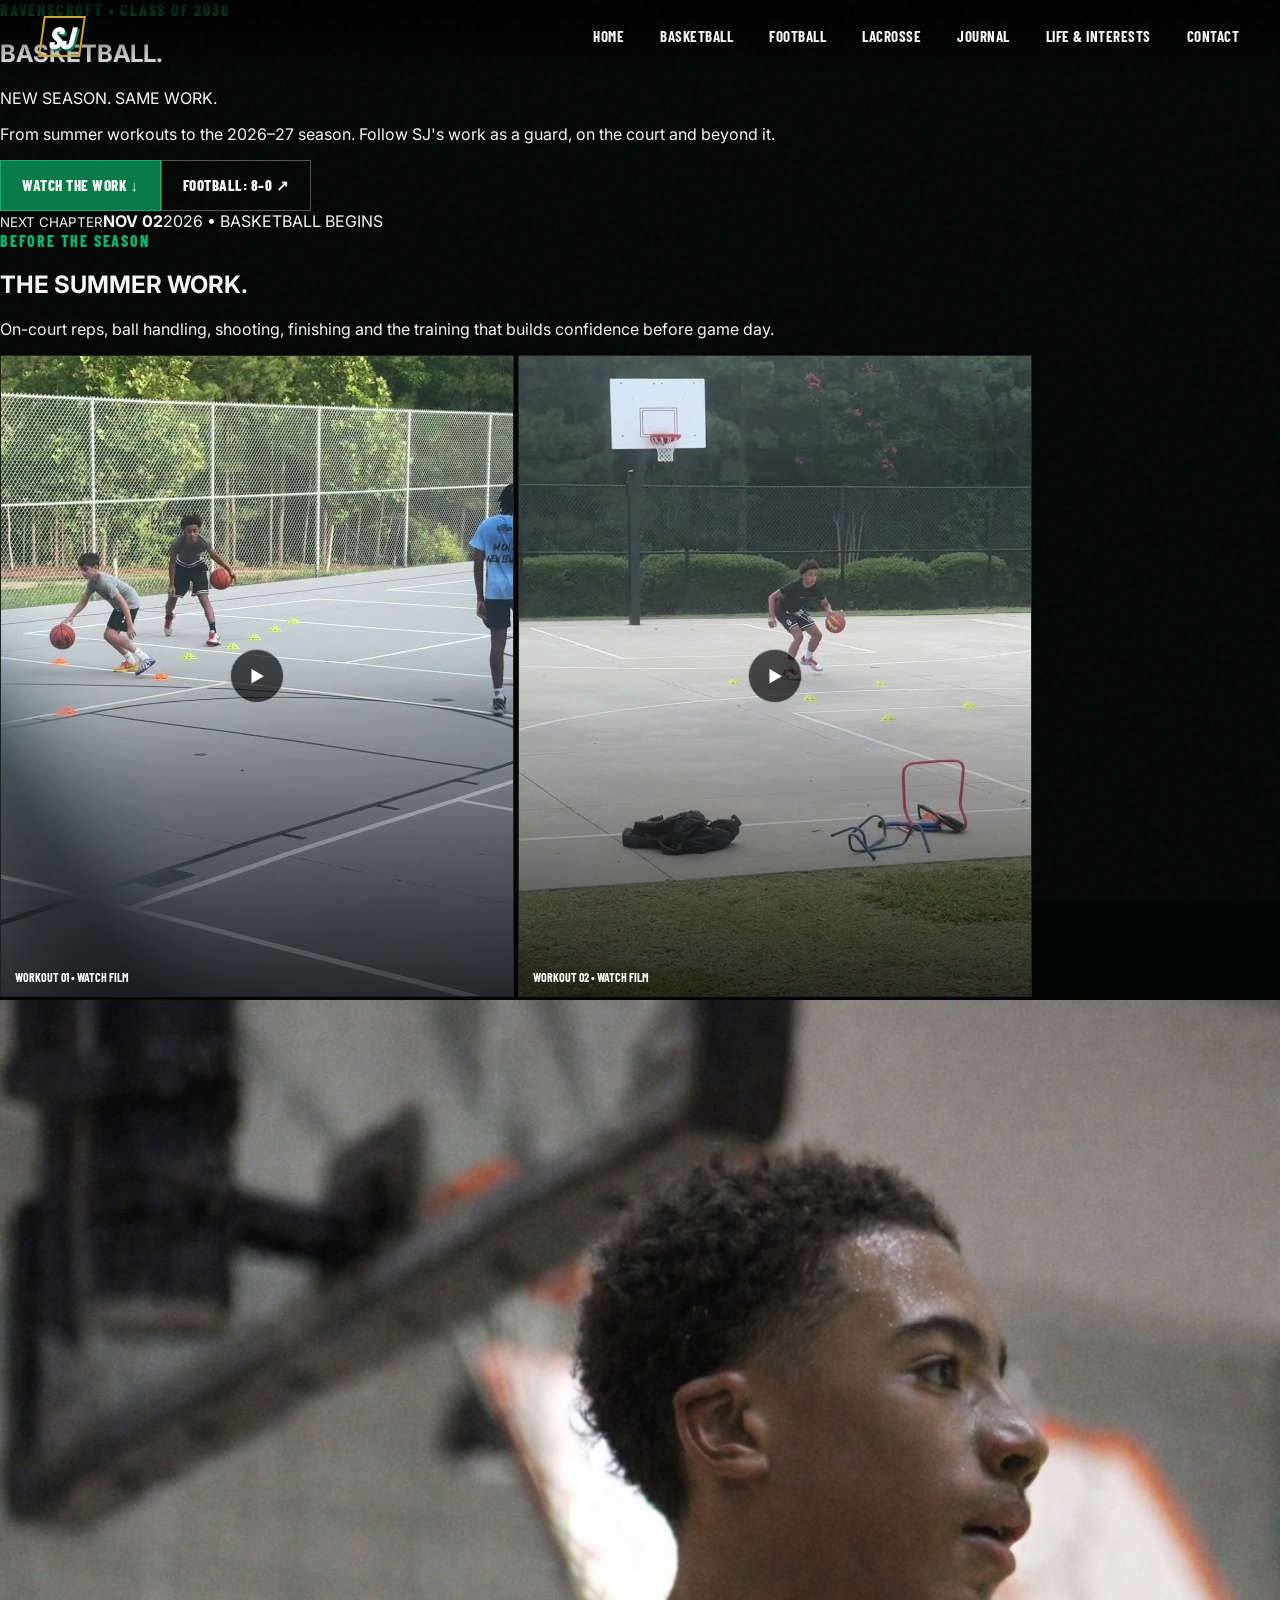
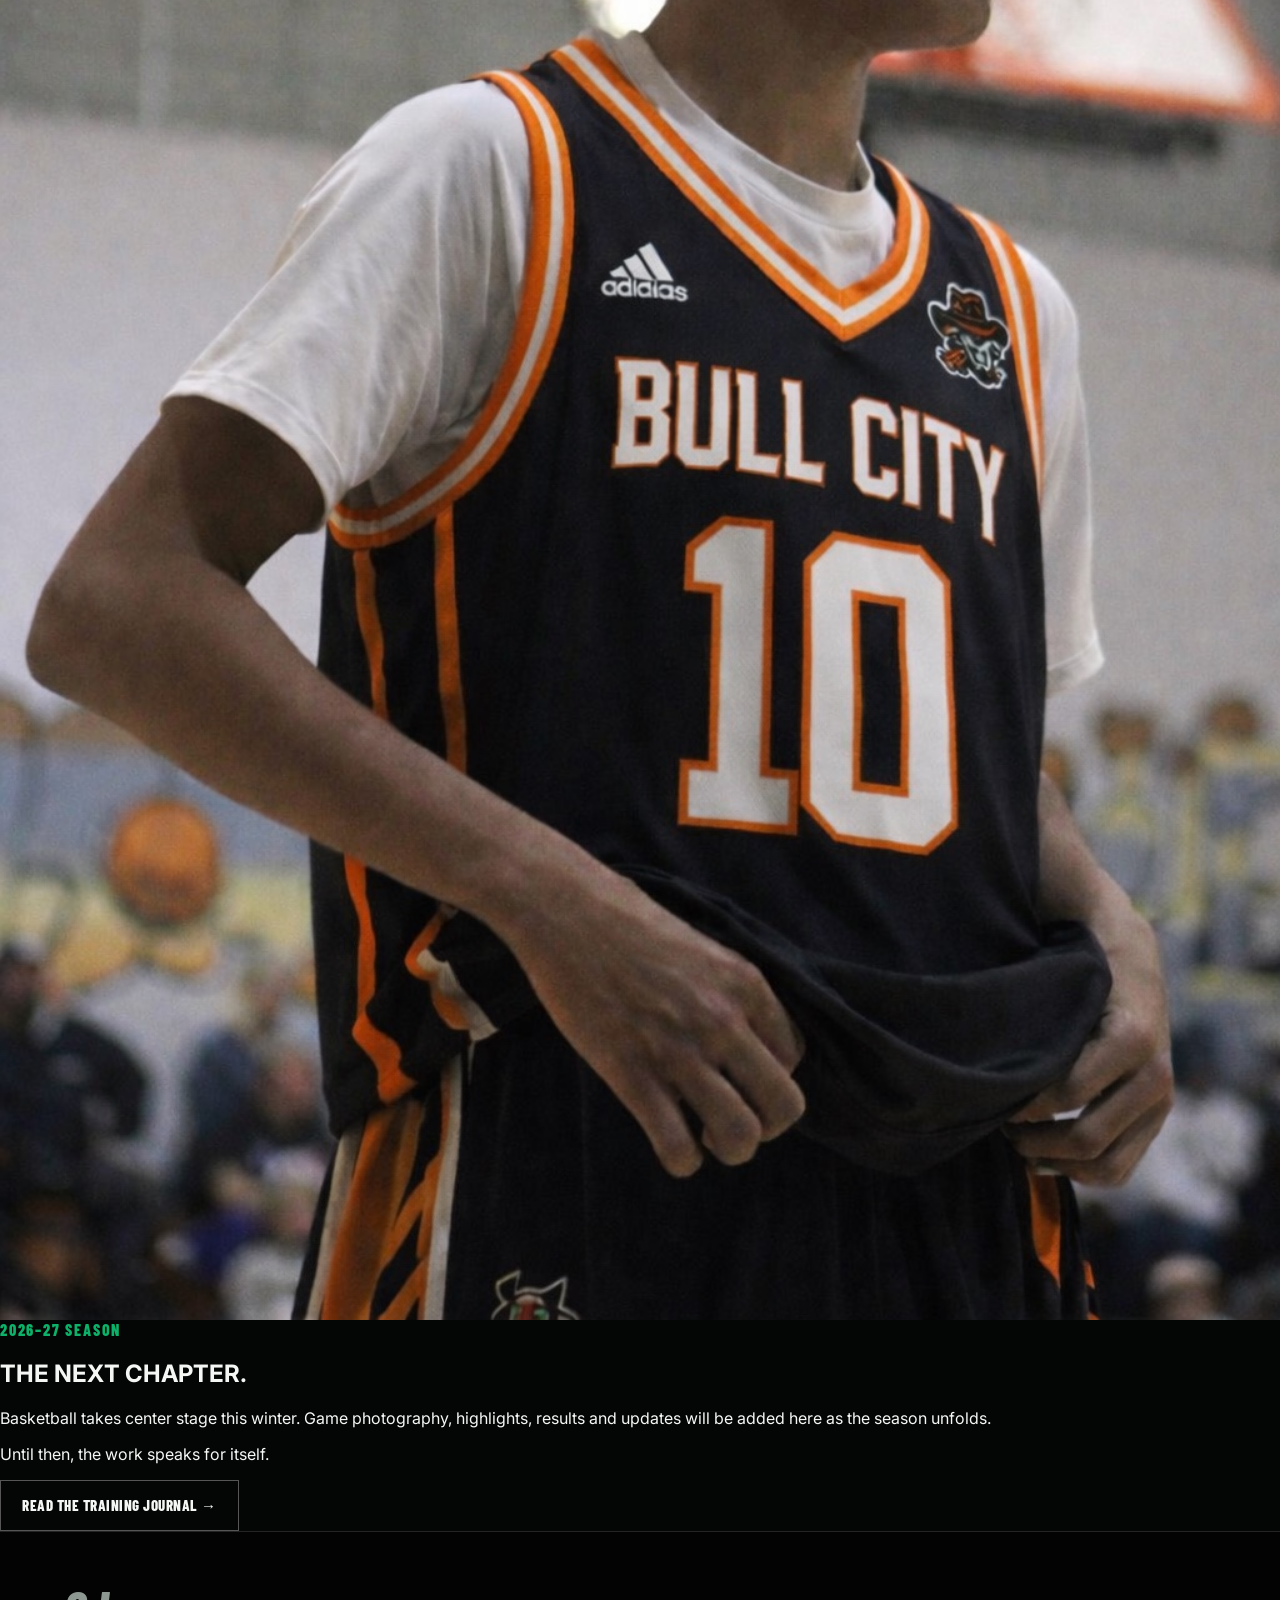
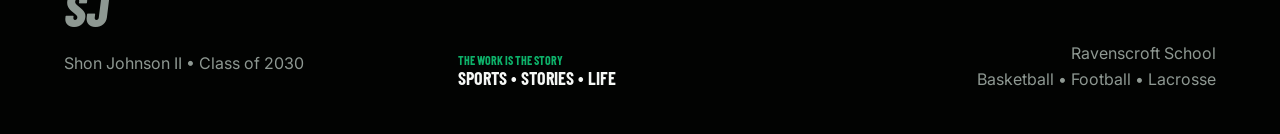
==== basketball.html @ dfc49030 "Add basketball section to multi-sport SJ site" ====
<!doctype html>
<html lang="en">
<head><meta charset="utf-8"><meta name="viewport" content="width=device-width, initial-scale=1">
<title>Basketball 2026–27 | Shon Johnson II</title>
<meta name="description" content="Shon Johnson II basketball guard at Ravenscroft School, Class of 2030. Training, highlights and the 2026–27 season.">
<link rel="preconnect" href="https://fonts.googleapis.com"><link rel="preconnect" href="https://fonts.gstatic.com" crossorigin><link href="https://fonts.googleapis.com/css2?family=Archivo+Black&family=Barlow+Condensed:wght@400;500;600;700;800&family=Inter:wght@400;500;600&display=swap" rel="stylesheet"><link rel="stylesheet" href="styles.css"></head>
<body class="chapter-page"><div class="grain" aria-hidden="true"></div>
<header class="site-header"><a class="brand" href="index.html" aria-label="Shon Johnson II home"><span>SJ</span></a><button class="menu-toggle" aria-label="Open menu" aria-expanded="false">☰</button><nav class="nav" aria-label="Main navigation">
    <a href="index.html">Home</a>
    <a href="basketball.html">Basketball</a>
    <a href="football.html">Football</a>
    <a href="lacrosse.html">Lacrosse</a>
    <a href="journal.html">Journal</a>
    <a href="beyond.html">Life &amp; Interests</a>
    <a href="index.html#contact">Contact</a>
  </nav></header>
<main>
<section class="chapter-hero" style="--chapter-image:url('assets/basketball-action.jpeg')">
  <div class="chapter-intro reveal"><p class="eyebrow">RAVENSCROFT • CLASS OF 2030</p><h1>BASKET<span>BALL.</span></h1>
  <p class="chapter-tagline">NEW SEASON. SAME WORK.</p>
  <p>From summer workouts to the 2026–27 season. Follow SJ's work as a guard, on the court and beyond it.</p>
  <div class="chapter-actions"><a class="btn primary" href="#basketball-training">Watch the work ↓</a><a class="btn ghost" href="football.html">Football: 8–0 ↗</a></div></div>
  <div class="chapter-stat"><small>NEXT CHAPTER</small><strong>NOV 02</strong><span>2026 • BASKETBALL BEGINS</span></div>
</section>
<section id="basketball-training" class="chapter-content">
  <div class="chapter-section-title"><p class="eyebrow">BEFORE THE SEASON</p><h2>THE SUMMER WORK.</h2><p>On-court reps, ball handling, shooting, finishing and the training that builds confidence before game day.</p></div>
  <div class="training-feature">
    <button class="training-thumb" data-video="assets/coach-matt-training-1.mp4" type="button" aria-label="Play first workout video with Coach Matt"><img src="assets/coach-matt-training-1.jpg" alt="SJ basketball workout with Coach Matt"><span class="training-play">▶</span><span class="training-thumb-label">WORKOUT 01 • WATCH FILM</span></button>
    <button class="training-thumb" data-video="assets/coach-matt-training-2.mp4" type="button" aria-label="Play second workout video with Coach Matt"><img src="assets/coach-matt-training-2.jpg" alt="SJ training basketball with Coach Matt"><span class="training-play">▶</span><span class="training-thumb-label">WORKOUT 02 • WATCH FILM</span></button>
  </div>
  <div class="chapter-split"><img src="assets/basketball-profile.jpeg" alt="Shon Johnson II, basketball profile"><div><p class="eyebrow">2026–27 SEASON</p><h2>THE NEXT CHAPTER.</h2><p>Basketball takes center stage this winter. Game photography, highlights, results and updates will be added here as the season unfolds.</p><p>Until then, the work speaks for itself.</p><a class="btn ghost" href="journal.html">Read the training journal →</a></div></div>
</section></main><footer id="contact">
<div><span class="footer-logo">SJ</span><p>Shon Johnson II • Class of 2030</p></div>
<div class="footer-middle"><span>THE WORK IS THE STORY</span><strong>SPORTS • STORIES • LIFE</strong></div>
<div class="footer-right"><span>Ravenscroft School</span><span>Basketball • Football • Lacrosse</span></div>
</footer>
<div class="video-modal" id="trainingVideoModal" hidden>
  <div class="video-modal-backdrop" data-close-video></div>
  <div class="video-modal-dialog" role="dialog" aria-modal="true" aria-label="Training video player">
    <button class="video-modal-close" type="button" data-close-video aria-label="Close video">×</button>
    <video id="trainingVideoPlayer" controls playsinline preload="metadata"></video>
  </div>
</div><script src="script.js"></script>
</body></html>
---- styles.css ----
:root{
  --bg:#040605;--panel:#07100b;--panel2:#090d0a;--green:#087a48;--green2:#0db26a;
  --gold:#d0a72f;--white:#f5f7f5;--muted:#97a29b;--line:rgba(255,255,255,.13);
}
*{box-sizing:border-box}
html{scroll-behavior:smooth}
body{margin:0;background:var(--bg);color:var(--white);font-family:Inter,system-ui,sans-serif;overflow-x:hidden}
img{display:block;width:100%}
a{color:inherit;text-decoration:none}
button{font:inherit}
.grain{position:fixed;inset:0;pointer-events:none;z-index:99;opacity:.04;background-image:url("data:image/svg+xml,%3Csvg viewBox='0 0 180 180' xmlns='http://www.w3.org/2000/svg'%3E%3Cfilter id='n'%3E%3CfeTurbulence type='fractalNoise' baseFrequency='.9' numOctaves='3' stitchTiles='stitch'/%3E%3C/filter%3E%3Crect width='100%25' height='100%25' filter='url(%23n)' opacity='.7'/%3E%3C/svg%3E")}
.site-header{position:fixed;z-index:50;top:0;left:0;right:0;height:72px;padding:0 3.2vw;display:flex;align-items:center;justify-content:space-between;background:linear-gradient(to bottom,rgba(0,0,0,.9),transparent)}
.brand{font:800 31px/1 "Barlow Condensed";font-style:italic;color:#fff;text-shadow:2px 2px 0 var(--green);letter-spacing:-2px}
.brand span{border:2px solid var(--gold);padding:3px 7px;transform:skew(-8deg);display:inline-block}
.nav{display:flex;gap:36px;align-items:center}
.nav a{font:700 15px "Barlow Condensed";letter-spacing:.5px;text-transform:uppercase}
.nav a:hover{color:var(--green2)}
.menu-toggle{display:none;border:0;background:none;color:#fff;font-size:26px}

.hero-dashboard{position:relative;min-height:690px;display:grid;grid-template-columns:minmax(0,1.3fr) 360px;align-items:center;gap:42px;padding:105px 4.2vw 58px;overflow:hidden}
.hero-photo{position:absolute;inset:0;background:url("assets/hero-qb-holding-ball.jpg") center 46%/cover no-repeat;filter:saturate(.94) contrast(1.04)}
.hero-vignette{position:absolute;inset:0;background:
  linear-gradient(90deg,rgba(1,4,2,.98) 0%,rgba(1,4,2,.82) 27%,rgba(1,4,2,.22) 60%,rgba(1,4,2,.60) 100%),
  linear-gradient(to top,#040605 0%,transparent 20%,rgba(0,0,0,.15) 100%)}
.hero-profile,.season-card{position:relative;z-index:2}
.hero-profile{max-width:620px}
.eyebrow{margin:0 0 12px;color:var(--green2);font:800 16px "Barlow Condensed";letter-spacing:1.8px}
.hero-profile h1{margin:0;font:800 clamp(72px,7vw,116px)/.74 "Barlow Condensed";letter-spacing:-5px;text-transform:uppercase}
.hero-profile h1 span{display:block}
.hero-profile h1 span:first-child{color:#fff}
.hero-profile h1 span:last-child{color:var(--green2)}
.hero-meta{font:700 20px "Barlow Condensed";letter-spacing:.9px}
.hero-meta b{color:#fff;margin:0 8px}
.position-pills{display:flex;gap:10px;margin:22px 0 27px}
.position-pills span{border:1px solid rgba(255,255,255,.28);padding:9px 14px;font:700 16px "Barlow Condensed";letter-spacing:.8px}
.hero-actions{display:flex;gap:14px}
.btn{display:inline-flex;align-items:center;gap:10px;padding:15px 21px;border:1px solid rgba(255,255,255,.32);font:800 15px "Barlow Condensed";letter-spacing:.5px;text-transform:uppercase}
.btn.primary{background:var(--green);border-color:var(--green2)}
.btn:hover{transform:translateY(-1px)}

.season-card{align-self:center;background:linear-gradient(180deg,rgba(2,14,8,.96),rgba(4,10,7,.96));border:1px solid rgba(22,180,103,.35);border-radius:8px;padding:23px 24px;box-shadow:0 25px 65px rgba(0,0,0,.45)}
.season-card-label{margin:0 0 21px;font:800 19px "Barlow Condensed";letter-spacing:.8px}
.mini-label{display:block;color:#77857d;font:700 12px "Barlow Condensed";letter-spacing:1px;margin-bottom:5px}
.record{display:block;color:var(--green2);font:800 50px/1 "Barlow Condensed";margin-bottom:18px}
.season-game{padding:16px 0;border-top:1px solid var(--line)}
.score-line{display:grid;grid-template-columns:auto auto 1px auto auto;gap:13px;align-items:center;margin:7px 0 4px}
.score-line strong{font:800 45px/1 "Barlow Condensed"}
.score-line .opp-score{color:#9a9c9b}
.score-line i{height:37px;background:var(--line)}
.school-mark{font:800 39px "Barlow Condensed";font-style:italic;color:var(--gold);text-shadow:1px 1px 0 var(--green)}
.opp-badge{display:grid;place-items:center;min-width:39px;height:32px;padding:0 5px;border:1px solid rgba(255,255,255,.25);font:800 11px "Barlow Condensed";color:#d8e0db}
.season-game>b{display:block;font:700 16px "Barlow Condensed";letter-spacing:.4px}
.season-game small{display:block;color:#a8b0ab;font:600 12px "Barlow Condensed";margin-top:4px}
.next-opponent{display:grid;grid-template-columns:46px 1fr;gap:12px;align-items:center;margin-top:8px}
.next-opponent .opp-badge{height:40px}
.next-opponent b{font:700 17px "Barlow Condensed"}
.next-opponent small,.next-opponent em{display:block;font:600 12px "Barlow Condensed";font-style:normal;margin-top:3px}
.next-opponent em{color:var(--green2)}
.hudl-btn{display:flex;justify-content:center;align-items:center;gap:6px;margin-top:13px;padding:14px;border:1px solid var(--gold);color:var(--gold);font:700 14px "Barlow Condensed";letter-spacing:.8px;text-transform:uppercase}
.hudl-btn strong{color:#fff;font-size:18px;text-transform:none}
.hudl-btn:hover{background:rgba(208,167,47,.09)}

.football-dashboard{display:grid;grid-template-columns:minmax(0,1.38fr) minmax(360px,.85fr);gap:16px;padding:16px 1.4vw 14px}
.dashboard-panel{border:1px solid rgba(255,255,255,.10);border-radius:12px;background:linear-gradient(180deg,#070a08,#050806);padding:18px}
.panel-heading{display:flex;align-items:end;justify-content:space-between;margin-bottom:14px}
.panel-heading h2{margin:0;font:800 30px "Barlow Condensed";letter-spacing:.2px}
.heading-line{display:block;width:40px;height:2px;background:var(--green2);margin-top:4px}
.highlight-cards{display:grid;grid-template-columns:1fr 1fr 1fr;gap:12px}
.media-card{position:relative;height:310px;overflow:hidden;border:1px solid var(--line);border-radius:4px;background:#111}
.media-card img{height:100%;object-fit:cover;transition:transform .35s ease}
.media-card-featured img{object-position:center 35%}
.media-card:hover img{transform:scale(1.025)}
.media-shade{position:absolute;inset:0;background:linear-gradient(to top,rgba(0,0,0,.94) 0%,rgba(0,0,0,.12) 62%,transparent)}
.media-tag{position:absolute;left:10px;bottom:102px;background:var(--green);padding:4px 7px;font:800 11px "Barlow Condensed";letter-spacing:.6px}
.media-copy{position:absolute;left:12px;right:12px;bottom:12px}
.media-copy h3{font:800 19px "Barlow Condensed";margin:0 0 5px}
.media-copy p{font:600 12px "Barlow Condensed";color:#c6ceca;margin:0 0 9px}
.media-copy strong{color:var(--green2);font:800 13px "Barlow Condensed"}
.wide-link{display:block;text-align:center;border:1px solid rgba(255,255,255,.34);padding:13px;margin-top:14px;font:700 14px "Barlow Condensed";letter-spacing:.7px}

.schedule-heading{align-items:flex-start}
.sync-status{color:var(--green2);font:700 11px "Barlow Condensed";letter-spacing:.8px}
.sync-status.live::before{content:"●";margin-right:5px}
.compact-schedule{border-top:1px solid var(--line)}
.compact-game{display:grid;grid-template-columns:46px 27px minmax(0,1fr) 72px;gap:8px;align-items:center;min-height:61px;padding:8px 2px;border-bottom:1px solid var(--line)}
.compact-game time{display:grid;text-align:center}
.compact-game time b{font:700 10px "Barlow Condensed";color:#b4bcb7}
.compact-game time strong{font:800 20px "Barlow Condensed"}
.game-result{font:800 20px "Barlow Condensed";color:#57625b;text-align:center}
.game-result.win{color:var(--green2)}
.compact-game>div b{display:block;font:700 14px "Barlow Condensed";line-height:1.05}
.compact-game>div small{display:block;color:#87918a;font:600 10px "Barlow Condensed";margin-top:3px}
.compact-game>em{font:700 13px "Barlow Condensed";font-style:normal;text-align:right}
.compact-game>em small{display:block;color:#737c76;font:700 9px "Barlow Condensed";margin-top:2px}
.compact-game.next{background:linear-gradient(90deg,rgba(13,178,106,.08),transparent)}
.compact-game.next>em small{color:var(--green2)}
.schedule-hudl{margin-top:13px}

.season-rail{margin:0 1.4vw 18px;border:1px solid rgba(13,178,106,.25);border-radius:9px;background:linear-gradient(90deg,#06130d,#07100b);display:grid;grid-template-columns:repeat(5,1fr);padding:16px 20px;gap:18px}
.season-rail div{border-right:1px solid var(--line);padding-right:16px}
.season-rail div:last-child{border-right:0}
.season-rail span{display:block;color:#8c9890;font:700 11px "Barlow Condensed";letter-spacing:.7px}
.season-rail strong{font:700 17px "Barlow Condensed"}

.section{padding:92px 5vw}
.section-heading{margin-bottom:34px}
.section-heading span,.section-heading strong{display:block;font:800 clamp(52px,7vw,88px)/.8 "Barlow Condensed";letter-spacing:-2px}
.section-heading span{color:#fff}.section-heading strong{color:var(--green2)}
.sports{background:#050706}
.sport-grid{display:grid;grid-template-columns:repeat(3,1fr);gap:16px}
.sport-card{position:relative;height:480px;overflow:hidden;border:1px solid var(--line)}
.sport-card img{height:100%;object-fit:cover}
.sport-card.football img{object-position:center 32%}
.sport-overlay{position:absolute;inset:0;background:linear-gradient(to top,rgba(0,0,0,.93),rgba(0,0,0,.05) 65%)}
.sport-copy{position:absolute;left:25px;bottom:24px}
.sport-copy span{color:var(--green2);font:800 12px "Barlow Condensed";letter-spacing:1.5px}
.sport-copy h3{margin:5px 0 0;font:800 42px/.9 "Barlow Condensed"}
.sport-copy p{font:700 20px "Barlow Condensed";margin:6px 0 16px}
.sport-copy a{font:700 13px "Barlow Condensed";text-transform:uppercase;color:var(--gold)}

.about{display:grid;grid-template-columns:1fr 1fr;gap:72px;align-items:center;background:#080a08}
.about-photo{position:relative;height:610px;overflow:hidden}
.about-photo img{height:100%;object-fit:cover;object-position:center 30%}
.outline-22{position:absolute;right:-10px;bottom:-30px;font:800 230px "Barlow Condensed";color:transparent;-webkit-text-stroke:2px rgba(255,255,255,.22);line-height:1}
.about-copy h2,.journal-v2-header h2{font:800 clamp(52px,6vw,84px)/.86 "Barlow Condensed";margin:0 0 22px;letter-spacing:-2px}
.about-copy p{color:#c1c9c4;line-height:1.75;max-width:650px}
.about-copy .lead{font-size:19px;color:#fff}
.facts{display:grid;grid-template-columns:1fr 1fr;gap:14px;margin-top:28px}
.facts div{border-top:1px solid var(--line);padding-top:13px}
.facts span{display:block;color:#808b84;font:700 11px "Barlow Condensed"}
.facts strong{font:700 19px "Barlow Condensed"}

.journal-v2{background:radial-gradient(circle at 12% 10%,rgba(13,178,106,.09),transparent 25%),linear-gradient(180deg,#050706,#080b09 50%,#050706)}
.journal-v2-header{max-width:800px;margin-bottom:40px}
.journal-v2-intro{color:#b9c2bc;font-size:17px;line-height:1.7}
.journal-v2-grid{display:grid;grid-template-columns:repeat(2,minmax(0,1fr));gap:22px}
.journal-entry{background:#090c0a;border:1px solid var(--line);overflow:hidden}
.journal-entry-photo{height:330px;overflow:hidden}
.journal-entry-photo img{height:100%;object-fit:cover}
.journal-entry-copy{padding:28px 30px 32px}
.journal-date{color:var(--green2)!important;font:700 12px "Barlow Condensed";letter-spacing:1.5px}
.journal-entry h3{font:800 46px/.9 "Barlow Condensed";margin:0 0 20px}
.journal-entry-copy p{color:#c6cec9;line-height:1.72}
.journal-entry-featured{grid-column:1/-1;display:grid;grid-template-columns:42% 58%}
.journal-training-media{display:grid;grid-template-columns:1fr 1fr;gap:10px;padding:16px;background:#050706}
.training-thumb{position:relative;aspect-ratio:4/5;padding:0;border:1px solid var(--line);background:#000;overflow:hidden;color:#fff;cursor:pointer}
.training-thumb img{height:100%;object-fit:cover}
.training-thumb::after{content:"";position:absolute;inset:0;background:linear-gradient(to top,rgba(0,0,0,.72),transparent 55%)}
.training-play{position:absolute;z-index:2;left:50%;top:50%;transform:translate(-50%,-50%);width:54px;height:54px;border-radius:50%;display:grid;place-items:center;background:rgba(0,0,0,.68);border:1px solid rgba(255,255,255,.52)}
.training-thumb-label{position:absolute;z-index:2;left:14px;bottom:12px;font:700 12px "Barlow Condensed"}
.journal-entry-signoff{color:var(--green2)!important;font:800 18px "Barlow Condensed"}

footer{padding:45px 5vw;border-top:1px solid var(--line);display:grid;grid-template-columns:1fr 1fr 1fr;gap:30px;align-items:end;background:#020302}
.footer-logo{font:800 50px "Barlow Condensed";font-style:italic}
footer p,footer span{color:#8e9892}
.footer-middle span{display:block;color:var(--green2);font:700 12px "Barlow Condensed"}
.footer-middle strong{font:700 18px "Barlow Condensed"}
.footer-right{display:flex;flex-direction:column;align-items:flex-end;gap:6px}

.reveal{opacity:0;transform:translateY(20px);transition:opacity .75s ease,transform .75s ease}
.reveal.visible{opacity:1;transform:none}
.video-modal[hidden]{display:none}
.video-modal{position:fixed;inset:0;z-index:1000;display:grid;place-items:center;padding:24px}
.video-modal-backdrop{position:absolute;inset:0;background:rgba(0,0,0,.88);backdrop-filter:blur(7px)}
.video-modal-dialog{position:relative;z-index:1;width:min(900px,92vw);max-height:88vh;background:#000;border:1px solid rgba(255,255,255,.18)}
.video-modal-dialog video{width:100%;max-height:88vh;display:block}
.video-modal-close{position:absolute;right:-12px;top:-12px;z-index:2;width:42px;height:42px;border-radius:50%;border:1px solid rgba(255,255,255,.3);background:#090b0a;color:#fff;font-size:26px;cursor:pointer}
body.video-modal-open{overflow:hidden}

@media(max-width:1050px){
  .hero-dashboard{grid-template-columns:1fr 330px}
  .football-dashboard{grid-template-columns:1fr}
  .highlight-cards{grid-template-columns:repeat(3,1fr)}
}
@media(max-width:800px){
  .site-header{height:92px;padding:0 22px;background:rgba(2,4,3,.94)}
  .brand{font-size:30px}
  .nav{display:none;position:absolute;top:92px;left:0;right:0;background:#050706;padding:22px 5vw;flex-direction:column}
  .nav.open{display:flex}
  .menu-toggle{display:block}

  .hero-dashboard{
    display:block;
    position:relative;
    min-height:1080px;
    padding:92px 20px 32px;
    background:#040605;
    overflow:hidden
  }
  .hero-photo{
    display:block;
    position:absolute;
    inset:0;
    width:100%;
    height:1080px;
    min-height:0;
    background-image:url("assets/hero-qb-holding-ball.jpg");
    background-repeat:no-repeat;
    background-size:auto 100%;
    background-position:50% center;
    filter:saturate(.96) contrast(1.04)
  }
  .hero-vignette{
    position:absolute;
    inset:0;
    height:1080px;
    z-index:1;
    background:
      linear-gradient(90deg,rgba(1,4,2,.98) 0%,rgba(1,4,2,.90) 25%,rgba(1,4,2,.58) 43%,rgba(1,4,2,.10) 64%),
      linear-gradient(to bottom,rgba(0,0,0,.10) 0%,rgba(0,0,0,.02) 68%,rgba(4,6,5,.70) 92%,#040605 100%)
  }
  .hero-profile{
    position:relative;
    z-index:2;
    width:49%;
    max-width:360px;
    padding-top:235px
  }
  .hero-kicker{font-size:17px;line-height:1.12}
  .hero-profile h1{
    font-size:62px;
    line-height:.80;
    letter-spacing:-2.8px;
    margin-top:14px
  }
  .hero-meta{
    font-size:16px;
    line-height:1.28;
    max-width:100%;
    margin-top:22px
  }
  .position-pills{
    display:grid;
    grid-template-columns:repeat(3,max-content);
    gap:7px;
    margin:20px 0
  }
  .position-pills span{padding:10px 12px;font-size:13px}
  .hero-actions{
    display:grid;
    grid-template-columns:1fr;
    gap:11px;
    width:100%;
    max-width:320px
  }
  .hero-actions .btn{
    justify-content:center;
    padding:14px 10px;
    font-size:13px
  }
  .season-card{
    position:relative;
    z-index:3;
    width:100%;
    margin-top:64px;
    padding:24px 20px;
    border-radius:10px;
    background:linear-gradient(180deg,#06110c,#040a07);
    box-shadow:none
  }

  .football-dashboard{grid-template-columns:1fr;padding:12px}
  .highlight-cards{grid-template-columns:1fr 1fr}
  .media-card-featured{grid-column:1/-1;height:340px}
  .season-rail{grid-template-columns:1fr 1fr;margin:0 12px 14px}
  .season-rail div{border-right:0}
  .sport-grid{grid-template-columns:1fr}
  .sport-card{height:410px}
  .about{grid-template-columns:1fr}
  .about-photo{height:500px}
  .journal-v2-grid{grid-template-columns:1fr}
  .journal-entry-featured{grid-column:auto;display:block}
  footer{grid-template-columns:1fr}
  .footer-right{align-items:flex-start}
}
@media(max-width:520px){
  .hero-dashboard{
    min-height:900px;
    padding:92px 14px 26px
  }
  .hero-photo{
    height:900px;
    background-size:auto 100%;
    background-position:88% center
  }
  .hero-vignette{
    height:900px;
    background:
      linear-gradient(90deg,rgba(1,4,2,.98) 0%,rgba(1,4,2,.91) 25%,rgba(1,4,2,.58) 43%,rgba(1,4,2,.08) 64%),
      linear-gradient(to bottom,rgba(0,0,0,.08) 0%,rgba(0,0,0,.02) 67%,rgba(4,6,5,.68) 91%,#040605 100%)
  }
  .hero-profile{
    width:48%;
    max-width:205px;
    padding-top:190px
  }
  .hero-kicker{font-size:13px}
  .hero-profile h1{
    font-size:43px;
    line-height:.80;
    letter-spacing:-2px;
    margin-top:12px
  }
  .hero-meta{
    font-size:12px;
    line-height:1.28;
    margin-top:17px
  }
  .position-pills{
    grid-template-columns:repeat(3,max-content);
    gap:5px;
    margin:15px 0
  }
  .position-pills span{
    padding:8px 8px;
    font-size:10px
  }
  .hero-actions{
    max-width:195px;
    gap:9px
  }
  .hero-actions .btn{
    padding:12px 6px;
    font-size:11px
  }
  .season-card{
    margin-top:48px;
    padding:21px 17px
  }

  .score-line strong{font-size:40px}
  .highlight-cards{grid-template-columns:1fr}
  .media-card,.media-card-featured{grid-column:auto;height:290px}
  .compact-game{grid-template-columns:40px 23px minmax(0,1fr) 63px}
  .compact-game>div b{font-size:13px}
  .season-rail{grid-template-columns:1fr}
  .section{padding:68px 20px}
  .journal-training-media{grid-template-columns:1fr 1fr;padding:10px}
  .training-thumb{aspect-ratio:16/11}
}

/* MOBILE HERO FIX ONLY
   Paste this at the VERY END of your existing styles.css.
   Desktop is untouched.
*/
@media (max-width: 800px) {
  .hero-dashboard{
    display:block;
    position:relative;
    min-height:980px;
    padding:92px 18px 30px;
    background:#040605;
    overflow:hidden;
  }

  .hero-photo{
    display:block !important;
    position:absolute !important;
    inset:0 !important;
    width:100% !important;
    height:980px !important;
    min-height:0 !important;

    /* Exact photo you uploaded */
    background-image:url("assets/hero-qb-holding-ball.jpg") !important;
    background-repeat:no-repeat !important;

    /* Keep #22 large and on the RIGHT */
    background-size:auto 100% !important;
    background-position:50% center !important;

    filter:saturate(.96) contrast(1.04);
  }

  .hero-vignette{
    position:absolute;
    inset:0;
    height:980px;
    z-index:1;
    background:
      linear-gradient(90deg,
        rgba(1,4,2,.98) 0%,
        rgba(1,4,2,.90) 25%,
        rgba(1,4,2,.56) 43%,
        rgba(1,4,2,.10) 64%,
        rgba(1,4,2,.02) 100%),
      linear-gradient(to bottom,
        rgba(0,0,0,.05) 0%,
        rgba(0,0,0,.02) 72%,
        rgba(4,6,5,.65) 91%,
        #040605 100%);
  }

  .hero-profile{
    position:relative;
    z-index:2;
    width:50%;
    max-width:230px;
    padding-top:210px;
  }

  .eyebrow{
    font-size:14px;
    line-height:1.15;
    margin-bottom:12px;
  }

  .hero-profile h1{
    font-size:48px;
    line-height:.80;
    letter-spacing:-2.2px;
  }

  .hero-meta{
    font-size:13px;
    line-height:1.3;
    margin-top:18px;
  }

  .position-pills{
    display:grid;
    grid-template-columns:repeat(3,max-content);
    gap:6px;
    margin:17px 0;
  }

  .position-pills span{
    padding:8px 9px;
    font-size:10px;
  }

  .hero-actions{
    display:grid;
    grid-template-columns:1fr;
    gap:9px;
    width:100%;
    max-width:210px;
  }

  .hero-actions .btn{
    justify-content:center;
    padding:12px 8px;
    font-size:11px;
  }

  .season-card{
    position:relative;
    z-index:3;
    width:100%;
    margin-top:55px;
  }
}

@media (max-width: 520px) {
  .hero-dashboard{
    min-height:900px;
    padding:92px 14px 26px;
  }

  .hero-photo,
  .hero-vignette{
    height:900px !important;
  }

  .hero-photo{
    background-image:url("assets/hero-qb-holding-ball.jpg") !important;
    background-size:auto 100% !important;
    background-position:49% center !important;
  }

  .hero-profile{
    width:49%;
    max-width:205px;
    padding-top:190px;
  }

  .hero-profile h1{
    font-size:43px;
  }
}
/* Basketball sports card photo crop ONLY
   Add this to the very bottom of your existing styles.css.
   This does not change the hero, schedule, highlights, or other sport cards.
*/

.sport-card.basketball{
  overflow:hidden;
}

.sport-card.basketball img{
  width:100%;
  height:100%;
  object-fit:cover;
  object-position:56% 46%;
  transform:scale(1.38);
  transform-origin:56% 46%;
}

/* Slightly tighter crop on phones */
@media (max-width:800px){
  .sport-card.basketball img{
    object-position:56% 44%;
    transform:scale(1.42);
    transform-origin:56% 44%;
  }
}


/* Game 5 featured highlight: tighter crop focused on #22 */
.media-card-featured img{
  object-position:78% 72%;
  transform:scale(1.28);
  transform-origin:78% 72%;
}
.media-card-featured:hover img{transform:scale(1.32)}
@media(max-width:800px){
  .media-card-featured img{
    object-position:78% 72%;
    transform:scale(1.22);
    transform-origin:78% 72%;
  }
  .media-card-featured:hover img{transform:scale(1.26)}
}

/* Individual highlight crops: bring #22 closer on cards 2 and 3 */
.media-card-run-support img{
  object-position:40% 48%;
  transform:scale(1.34);
  transform-origin:40% 48%;
}
.media-card-run-support:hover img{transform:scale(1.38)}
.media-card-pass-defense img{
  object-position:52% 42%;
  transform:scale(1.42);
  transform-origin:52% 42%;
}
.media-card-pass-defense:hover img{transform:scale(1.46)}
@media(max-width:800px){
  .media-card-run-support img{
    object-position:40% 48%;
    transform:scale(1.28);
    transform-origin:40% 48%;
  }
  .media-card-run-support:hover img{transform:scale(1.32)}
  .media-card-pass-defense img{
    object-position:52% 42%;
    transform:scale(1.34);
    transform-origin:52% 42%;
  }
  .media-card-pass-defense:hover img{transform:scale(1.38)}
}

/* 2026-09-30 hero refresh: #22 in coverage */
.hero-photo{
  background-image:url("assets/hero-coverage-22.png.png") !important;
  background-size:cover !important;
  background-position:62% 52% !important;
  filter:saturate(1.04) contrast(1.06) !important;
}
.hero-vignette{
  background:
    linear-gradient(90deg,rgba(1,4,2,.98) 0%,rgba(1,4,2,.84) 27%,rgba(1,4,2,.28) 53%,rgba(1,4,2,.08) 72%,rgba(1,4,2,.28) 100%),
    linear-gradient(to top,#040605 0%,transparent 22%,rgba(0,0,0,.10) 100%) !important;
}
@media(max-width:800px){
  .hero-photo{
    background-image:url("assets/hero-coverage-22.png.png") !important;
    background-size:cover !important;
    background-position:61% center !important;
  }
}
@media(max-width:520px){
  .hero-photo{
    background-image:url("assets/hero-coverage-22.png.png") !important;
    background-size:auto 100% !important;
    background-position:61% center !important;
  }
}

/* Updated Game 5 card 2 photo: frame #22 prominently */
.media-card-run-support img{
  object-position:63% 48% !important;
  transform:scale(1.32) !important;
  transform-origin:63% 48% !important;
}
.media-card-run-support:hover img{transform:scale(1.36) !important}
@media(max-width:800px){
  .media-card-run-support img{
    object-position:63% 48% !important;
    transform:scale(1.25) !important;
    transform-origin:63% 48% !important;
  }
  .media-card-run-support:hover img{transform:scale(1.29) !important}
}

/* Card 2 reframe: preserve #22/team celebration and tackled opponent */
.media-card-run-support img{
  object-position:47% 58% !important;
  transform:scale(1.12) !important;
  transform-origin:47% 58% !important;
}
.media-card-run-support:hover img{transform:scale(1.16) !important}
@media(max-width:800px){
  .media-card-run-support img{
    object-position:47% 58% !important;
    transform:scale(1.08) !important;
    transform-origin:47% 58% !important;
  }
  .media-card-run-support:hover img{transform:scale(1.12) !important}
}

/* Card 2: preserve the full post-tackle reaction scene in the tall card */
.media-card-run-support{background:#0a0d0b}
.media-card-run-support img{
  width:100% !important;
  height:100% !important;
  object-fit:cover !important;
  object-position:50% 72% !important;
  transform:scale(1.00) !important;
  transform-origin:50% 72% !important;
}
.media-card-run-support:hover img{transform:scale(1.025) !important}
@media(max-width:800px){
  .media-card-run-support img{
    object-position:50% 72% !important;
    transform:scale(1.00) !important;
    transform-origin:50% 72% !important;
  }
  .media-card-run-support:hover img{transform:scale(1.025) !important}
}

/* Dedicated football highlights and game galleries */
.gallery-page{background:#040605}.gallery-main{padding:130px 4vw 80px;min-height:80vh}.gallery-hero,.game-page-hero{max-width:1100px;margin:0 auto 38px}.gallery-hero h1,.game-page-hero h1{margin:0;font:800 clamp(58px,8vw,110px)/.82 "Barlow Condensed";letter-spacing:-3px}.gallery-hero h1 span,.game-page-hero h1 span{color:var(--green2)}.gallery-hero>p:last-child,.game-page-hero>p:last-child{color:#b9c2bc;font-size:17px}.game-page-hero>a{display:inline-block;margin-bottom:24px;color:var(--gold);font:700 14px "Barlow Condensed";letter-spacing:.8px}.game-grid{max-width:1200px;margin:auto;display:grid;grid-template-columns:repeat(3,1fr);gap:18px}.game-tile{display:block;border:1px solid var(--line);background:#070a08;overflow:hidden}.game-tile img{height:310px;object-fit:cover}.game-tile>div{padding:20px}.game-tile span{color:var(--green2);font:700 12px "Barlow Condensed";letter-spacing:1px}.game-tile h2{font:800 28px/.95 "Barlow Condensed";margin:7px 0}.game-tile strong,.game-tile em{display:block;font:700 13px "Barlow Condensed";font-style:normal}.game-tile em{margin-top:18px;color:var(--gold)}.game-tile:hover img{transform:scale(1.025)}.game-tile img{transition:transform .3s}.game-tile-muted{opacity:.68}.photo-grid{max-width:1250px;margin:auto;display:grid;grid-template-columns:repeat(3,1fr);gap:12px}.gallery-photo{padding:0;border:0;background:#111;cursor:zoom-in;height:340px;overflow:hidden}.gallery-photo img{height:100%;object-fit:cover;transition:transform .25s}.gallery-photo:hover img{transform:scale(1.025)}.gallery-photo-wide{grid-column:span 2}.gallery-actions{max-width:1250px;margin:26px auto 0;display:flex;justify-content:space-between;gap:14px}.photo-lightbox[hidden]{display:none}.photo-lightbox{position:fixed;z-index:2000;inset:0;background:rgba(0,0,0,.94);display:grid;place-items:center;padding:35px}.photo-lightbox img{width:auto;max-width:94vw;max-height:90vh;object-fit:contain}.photo-lightbox-close{position:fixed;right:22px;top:18px;border:0;background:none;color:#fff;font-size:44px;cursor:pointer;z-index:2001}@media(max-width:800px){.gallery-main{padding:120px 18px 60px}.game-grid{grid-template-columns:1fr}.game-tile img{height:280px}.photo-grid{grid-template-columns:1fr 1fr}.gallery-photo,.gallery-photo-wide{grid-column:auto;height:280px}}@media(max-width:520px){.photo-grid{grid-template-columns:1fr}.gallery-photo{height:300px}.gallery-actions{flex-direction:column}.gallery-actions .btn{justify-content:center}}

/* Mobile hero correction: feature Shon #22, not opponent #12 */
@media(max-width:800px){
  .hero-photo{
    background-image:url("assets/hero-coverage-22.png.png") !important;
    background-size:auto 100% !important;
    background-position:42% center !important;
  }
}
@media(max-width:520px){
  .hero-photo{
    background-image:url("assets/hero-coverage-22.png.png") !important;
    background-size:auto 100% !important;
    background-position:39% center !important;
  }
}

/* Score-only highlight card for games without action photos */
.game-tile-score{min-height:430px;display:grid;place-items:center;background:radial-gradient(circle at 50% 35%,rgba(0,155,90,.16),transparent 48%),#070a08}.game-tile-score>div{width:100%;text-align:center;padding:42px 22px}.game-tile-score .big-score{font:800 clamp(72px,8vw,112px)/.9 "Barlow Condensed";color:#fff;margin:20px 0 12px;letter-spacing:-3px}.game-tile-score h2{margin-top:10px}.game-tile-score strong{color:var(--green2)}

/* 2026-10-07 homepage hero: official #22 portrait */
.hero-photo{
  background-image:url("assets/hero-shon-22-portrait.png") !important;
  background-size:cover !important;
  background-position:72% 38% !important;
  filter:saturate(1.02) contrast(1.04) !important;
}
.hero-vignette{
  background:
    linear-gradient(90deg,rgba(1,4,2,.98) 0%,rgba(1,4,2,.88) 27%,rgba(1,4,2,.42) 48%,rgba(1,4,2,.08) 70%,rgba(1,4,2,.16) 100%),
    linear-gradient(to top,#040605 0%,transparent 22%,rgba(0,0,0,.06) 100%) !important;
}
@media(max-width:800px){
  .hero-photo{
    background-image:url("assets/hero-shon-22-portrait.png") !important;
    background-size:cover !important;
    background-position:50% 24% !important;
  }
  .hero-vignette{
    background:linear-gradient(to bottom,rgba(0,0,0,.05) 0%,rgba(0,0,0,.12) 25%,rgba(0,0,0,.60) 58%,rgba(2,5,3,.92) 100%) !important;
  }
}
@media(max-width:520px){
  .hero-photo{
    background-image:url("assets/hero-shon-22-portrait.png") !important;
    background-size:cover !important;
    background-position:50% 18% !important;
  }
}

/* Desktop portrait framing correction: keep Shon's full head/hair visible */
@media(min-width:801px){
  .hero-photo{
    background-image:url("assets/hero-shon-22-portrait.png") !important;
    background-size:cover !important;
    background-position:72% 18% !important;
  }
}


/* 2026 JV finale: undefeated football and basketball transition */
.season-transition{max-width:1320px;margin:22px auto 60px;padding:30px 4vw;display:flex;justify-content:space-between;align-items:center;gap:35px;border-top:1px solid rgba(213,186,105,.35);border-bottom:1px solid rgba(213,186,105,.25);background:linear-gradient(110deg,#070c09,#102017 60%,#050806);color:#fff}
.season-transition>div:first-child{max-width:760px}
.season-transition .transition-eyebrow,.season-transition .transition-next>span{font:700 13px "Barlow Condensed",sans-serif;letter-spacing:2px;color:#d8c27d}
.season-transition h2{font:800 clamp(54px,7vw,100px)/.92 "Barlow Condensed",sans-serif;margin:10px 0}
.season-transition h2 span{color:var(--green2)}
.season-transition p{line-height:1.6;color:#c3cdc5;margin:12px 0}
.transition-next{border-left:1px solid rgba(255,255,255,.2);padding:20px 0 20px 30px;min-width:210px}
.transition-next strong{display:block;font:800 42px/.98 "Barlow Condensed",sans-serif;margin:12px 0}
.transition-next a{display:inline-block;color:#e0cd88;text-decoration:none;font:700 14px "Barlow Condensed",sans-serif;letter-spacing:1px}
.media-card-game8{background:radial-gradient(circle at 70% 45%,rgba(20,76,47,.6),transparent 70%),#050806}
.media-card-game8 img{object-position:50% 45% !important;transform:scale(1) !important}
.media-card-game8:hover img{transform:scale(1.035) !important}
.game8-tile{background:radial-gradient(circle at 50% 32%,rgba(24,88,52,.32),transparent 70%),#07100b;min-height:460px}
.game8-tile img[hidden]{display:none}
.gallery-photo[hidden]{display:none}
.gallery-photo-message{max-width:1250px;margin:15px auto 36px;padding:28px;background:#0c160f;border:1px solid rgba(218,194,113,.32);color:#c5d2c9}
.gallery-photo-message strong{color:#dfcd8d;font:700 18px "Barlow Condensed",sans-serif;letter-spacing:1px}
.gallery-photo-message p{max-width:650px;line-height:1.5}
@media(max-width:800px){.season-transition{margin:12px 16px 35px;flex-direction:column;align-items:stretch;gap:10px;padding:28px 22px}.transition-next{border-left:0;border-top:1px solid rgba(255,255,255,.2);padding:20px 0 0}}
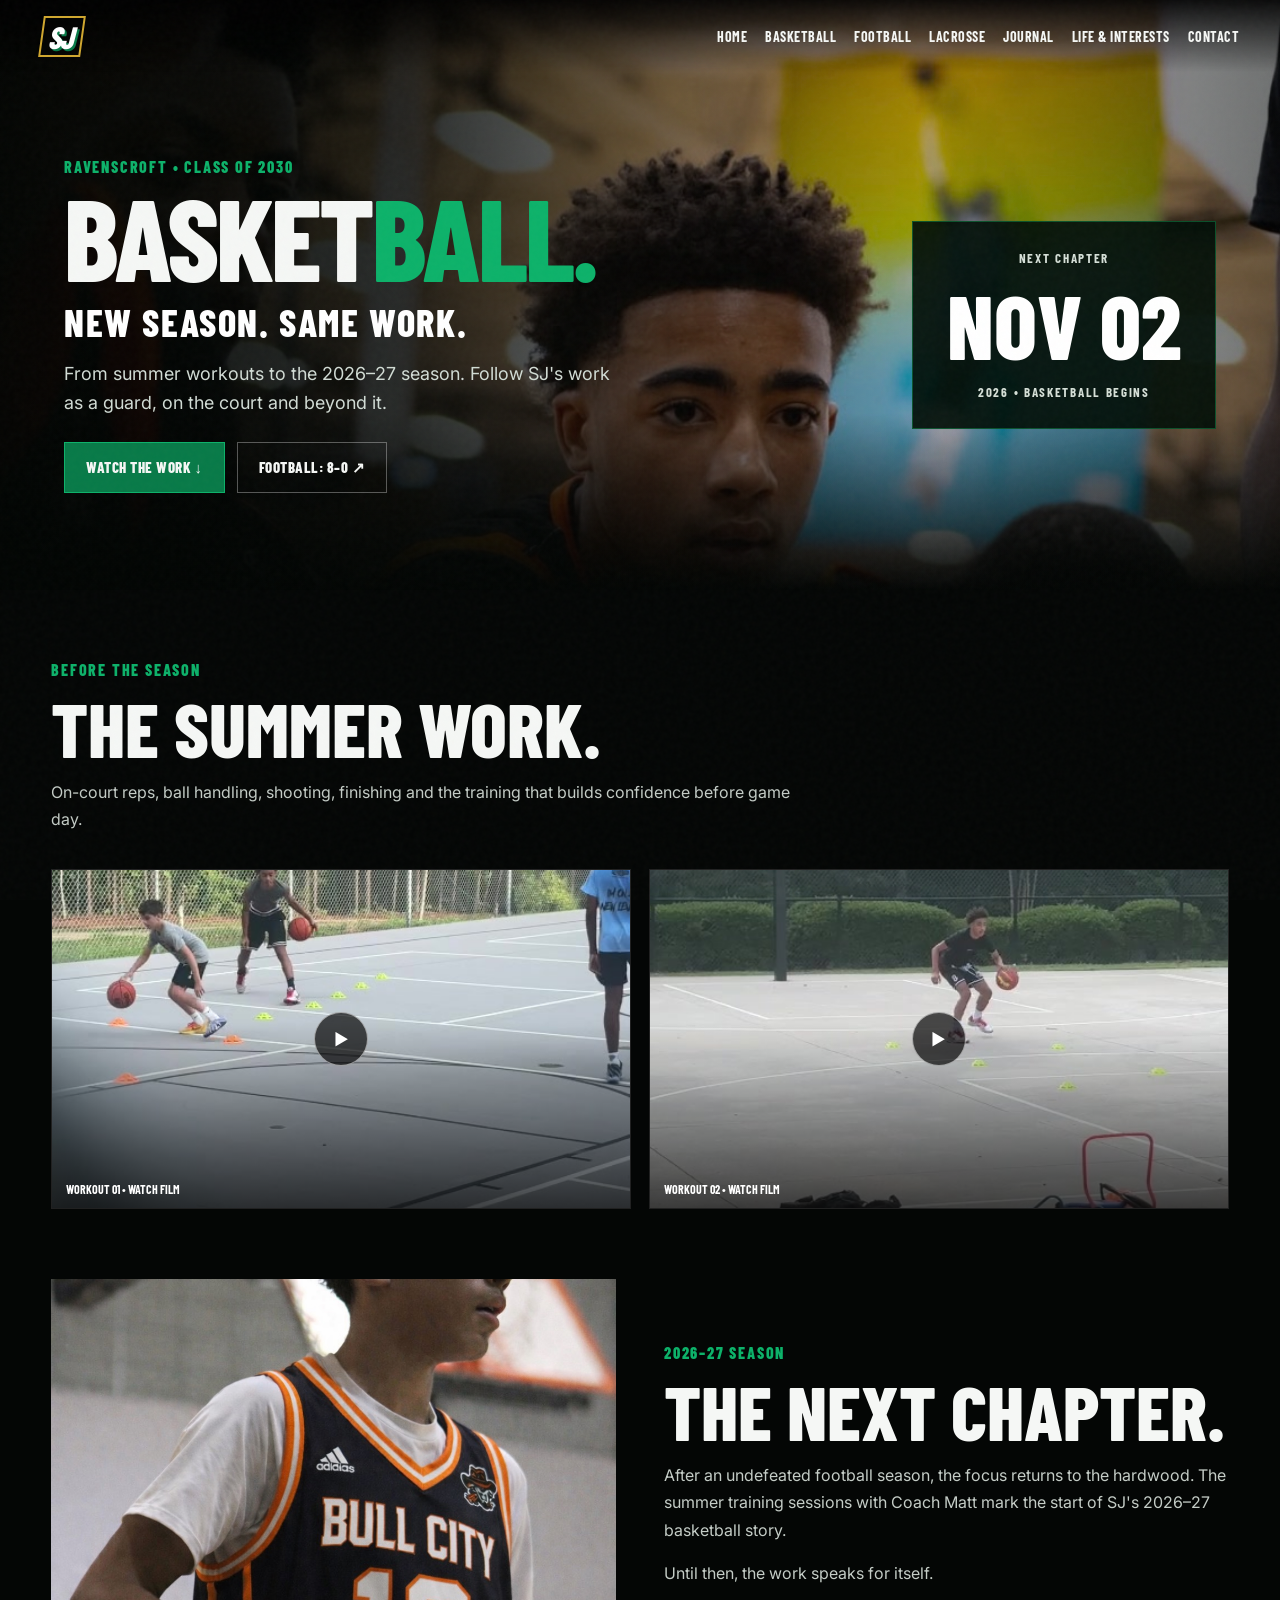
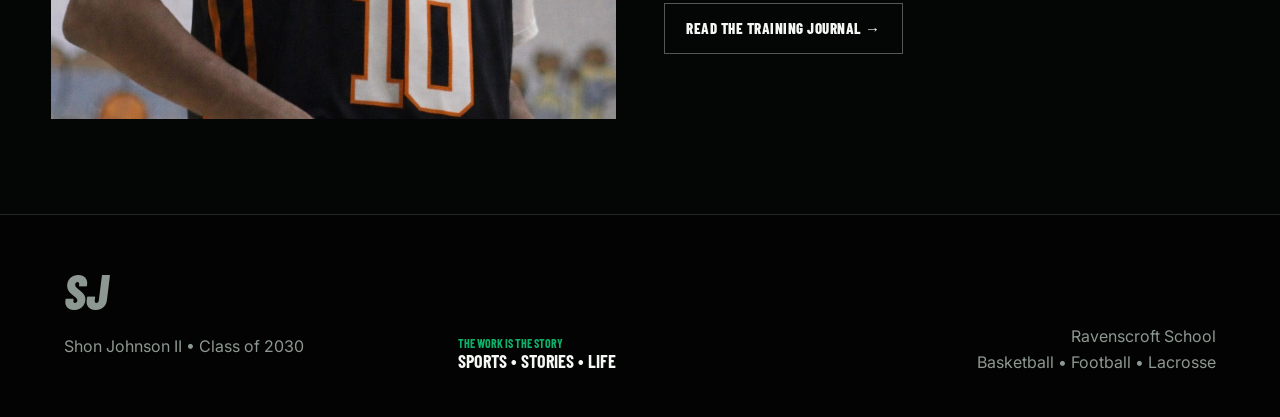
==== commit dae1a677: "Replace unfinished site copy with published-ready content" ====
--- a/basketball.html
+++ b/basketball.html
@@ -28,7 +28,7 @@
     <button class="training-thumb" data-video="assets/coach-matt-training-1.mp4" type="button" aria-label="Play first workout video with Coach Matt"><img src="assets/coach-matt-training-1.jpg" alt="SJ basketball workout with Coach Matt"><span class="training-play">▶</span><span class="training-thumb-label">WORKOUT 01 • WATCH FILM</span></button>
     <button class="training-thumb" data-video="assets/coach-matt-training-2.mp4" type="button" aria-label="Play second workout video with Coach Matt"><img src="assets/coach-matt-training-2.jpg" alt="SJ training basketball with Coach Matt"><span class="training-play">▶</span><span class="training-thumb-label">WORKOUT 02 • WATCH FILM</span></button>
   </div>
-  <div class="chapter-split"><img src="assets/basketball-profile.jpeg" alt="Shon Johnson II, basketball profile"><div><p class="eyebrow">2026–27 SEASON</p><h2>THE NEXT CHAPTER.</h2><p>Basketball takes center stage this winter. Game photography, highlights, results and updates will be added here as the season unfolds.</p><p>Until then, the work speaks for itself.</p><a class="btn ghost" href="journal.html">Read the training journal →</a></div></div>
+  <div class="chapter-split"><img src="assets/basketball-profile.jpeg" alt="Shon Johnson II, basketball profile"><div><p class="eyebrow">2026–27 SEASON</p><h2>THE NEXT CHAPTER.</h2><p>After an undefeated football season, the focus returns to the hardwood. The summer training sessions with Coach Matt mark the start of SJ's 2026–27 basketball story.</p><p>Until then, the work speaks for itself.</p><a class="btn ghost" href="journal.html">Read the training journal →</a></div></div>
 </section></main><footer id="contact">
 <div><span class="footer-logo">SJ</span><p>Shon Johnson II • Class of 2030</p></div>
 <div class="footer-middle"><span>THE WORK IS THE STORY</span><strong>SPORTS • STORIES • LIFE</strong></div>
--- a/styles.css
+++ b/styles.css
@@ -712,3 +712,128 @@
 .gallery-photo-message strong{color:#dfcd8d;font:700 18px "Barlow Condensed",sans-serif;letter-spacing:1px}
 .gallery-photo-message p{max-width:650px;line-height:1.5}
 @media(max-width:800px){.season-transition{margin:12px 16px 35px;flex-direction:column;align-items:stretch;gap:10px;padding:28px 22px}.transition-next{border-left:0;border-top:1px solid rgba(255,255,255,.2);padding:20px 0 0}}
+
+
+/* Multi-sport site + life and journal, October 2026 */
+.nav{gap:18px}
+.nav a{font-size:14px}
+.nav a[aria-current="page"]{color:var(--green2)}
+.hero-dashboard .hero-photo{
+  background-image:url("assets/basketball-action.jpeg") !important;
+  background-size:cover !important;
+  background-position:63% 43% !important;
+  filter:saturate(1.04) contrast(1.12) !important;
+}
+.basketball-season-card .basketball-date{display:block;color:#fff;font:800 clamp(60px,6vw,85px)/1 "Barlow Condensed";margin:12px 0}
+.basketball-season-card .basketball-season-copy{color:#dce5df;font-size:16px;line-height:1.55}
+.basketball-season-card .season-game p{font-size:14px;line-height:1.55;color:#c0cfc5;margin:8px 0 0}
+.home-basketball{max-width:1320px;margin:35px auto 50px;padding:0 3vw;display:grid;grid-template-columns:1fr 1fr;align-items:center;gap:42px}
+.home-season-photo{height:420px;overflow:hidden;background:#0b1510}
+.home-season-photo img{height:100%;object-fit:cover;object-position:center 43%}
+.home-season-copy h2,.home-life h2{font:800 clamp(48px,5vw,84px)/.93 "Barlow Condensed";margin:10px 0 18px}
+.home-season-copy h2 span,.home-life h2 span{color:var(--green2)}
+.home-season-copy>p:not(.eyebrow),.home-life-copy>p:not(.eyebrow){max-width:600px;color:#c1cbc5;line-height:1.7}
+.chapter-actions{display:flex;flex-wrap:wrap;gap:12px;margin-top:24px}
+.home-life{display:grid;grid-template-columns:1fr 1fr;gap:40px;align-items:center;max-width:1320px;margin:55px auto 45px;padding:40px 3vw;border-top:1px solid var(--line);border-bottom:1px solid var(--line)}
+.home-life-images{display:grid;grid-template-columns:1fr 1fr;gap:10px;height:380px}
+.home-life-images img{height:100%;object-fit:cover;min-width:0}
+.journal-more-link{display:inline-block;color:var(--gold);font-weight:700}
+.chapter-hero{min-height:590px;display:flex;align-items:center;justify-content:space-between;gap:40px;padding:140px 5vw 80px;position:relative;background-image:linear-gradient(90deg,rgba(2,5,3,.98) 0%,rgba(2,5,3,.84) 32%,rgba(2,5,3,.26) 72%,rgba(2,5,3,.55) 100%),linear-gradient(0deg,var(--bg),transparent 30%),var(--chapter-image);background-size:cover;background-position:center}
+.chapter-hero-short{min-height:480px}
+.chapter-intro{position:relative;z-index:1;max-width:620px}
+.chapter-intro h1{margin:4px 0 18px;font:800 clamp(68px,9vw,142px)/.84 "Barlow Condensed";letter-spacing:-3px;overflow-wrap:anywhere}
+.chapter-intro h1 span{color:var(--green2)}
+.chapter-intro .chapter-tagline{font:800 clamp(24px,3vw,38px)/1 "Barlow Condensed";letter-spacing:1.6px;margin:10px 0;color:#fff}
+.chapter-intro>p:not(.eyebrow):not(.chapter-tagline){max-width:560px;font-size:18px;color:#d2dcd5;line-height:1.65}
+.chapter-stat{position:relative;z-index:1;background:rgba(3,16,8,.92);border:1px solid rgba(17,188,98,.36);padding:28px 34px;min-width:230px;text-align:center}
+.chapter-stat small,.chapter-stat span{display:block;font:700 13px "Barlow Condensed";letter-spacing:1.7px;color:#d6e0d8}
+.chapter-stat strong{display:block;font:800 clamp(62px,7vw,105px)/1 "Barlow Condensed";margin:14px 0;color:#fff}
+.chapter-content{max-width:1300px;margin:0 auto;padding:70px 4vw 95px}
+.chapter-section-title{max-width:750px;margin:0 0 35px}
+.chapter-section-title h2,.chapter-split h2,.future-interests h2{margin:8px 0 14px;font:800 clamp(46px,6vw,82px)/.94 "Barlow Condensed"}
+.chapter-section-title>p:not(.eyebrow),.chapter-split p:not(.eyebrow),.future-interests p:not(.eyebrow){color:#c4ccc6;line-height:1.7;font-size:16px}
+.training-feature{display:grid;grid-template-columns:repeat(2,minmax(0,1fr));gap:18px;margin-bottom:70px}
+.training-feature .training-thumb{width:100%;height:340px;position:relative;overflow:hidden;cursor:pointer}
+.training-feature .training-thumb img{height:100%;object-fit:cover}
+.chapter-split{display:grid;grid-template-columns:1fr 1fr;align-items:center;gap:48px}
+.chapter-split>img{height:440px;object-fit:cover}
+.chapter-split>div{max-width:570px}
+.chapter-page .football-dashboard{margin:32px auto 40px}
+.life-grid{display:grid;grid-template-columns:1fr 1fr;gap:20px}
+.life-card{background:#0b100c;border:1px solid var(--line);overflow:hidden}
+.life-card img{height:360px;object-fit:cover}
+.life-card>div{padding:28px}
+.life-card h3{font:800 39px/.95 "Barlow Condensed";margin:8px 0}
+.life-card p:not(.eyebrow){color:#bfc9c2;line-height:1.6}
+.life-card a{display:inline-block;margin-top:10px;color:var(--gold);font-weight:700}
+.future-interests{margin:65px 0 0;padding:35px;border:1px solid var(--line);background:#07100b}
+.chapter-page .journal-v2{padding-top:45px}
+@media(max-width:1050px){.nav{gap:12px}.nav a{font-size:13px}}
+@media(max-width:800px){
+  .hero-dashboard .hero-photo{background-image:url("assets/basketball-action.jpeg") !important;background-position:55% 25% !important}
+  .home-basketball,.home-life,.chapter-split{grid-template-columns:1fr;gap:20px}
+  .home-basketball{padding:0 20px}
+  .home-life{padding:35px 20px}
+  .home-season-photo{height:360px}
+  .home-life-images{height:270px}
+  .chapter-hero{min-height:590px;display:block;padding:150px 24px 65px;background-position:57% center}
+  .chapter-intro h1{font-size:clamp(62px,15vw,92px)}
+  .chapter-stat{max-width:290px;margin-top:35px}
+  .training-feature,.life-grid{grid-template-columns:1fr}
+  .training-feature .training-thumb{height:285px}
+  .life-card img,.chapter-split>img{height:320px}
+  .chapter-content{padding:50px 20px}
+}
+@media(max-width:520px){
+  .hero-dashboard .hero-photo{background-position:50% 18% !important;background-size:cover !important}
+  .chapter-hero{background-position:62% center}
+  .chapter-intro>p:not(.eyebrow):not(.chapter-tagline){font-size:16px}
+  .chapter-stat{margin-top:28px}
+  .home-life-images{height:205px}
+}
+
+/* FOOTBALL HERO: preserve the entire original portrait and a one-line headline. */
+.football-hero{
+  min-height:610px;
+  display:grid;
+  grid-template-columns:minmax(0,1.1fr) minmax(0,.9fr);
+  align-items:center;
+  gap:24px;
+  padding:110px 5vw 50px;
+  background:radial-gradient(circle at 80% 40%,rgba(24,78,44,.37),transparent 53%),linear-gradient(120deg,#040605,#08110b 55%,#040605);
+}
+.football-hero .chapter-intro{max-width:100%;min-width:0}
+.football-hero .chapter-intro h1{
+  font-size:clamp(43px,5.65vw,84px);
+  line-height:1;
+  letter-spacing:-1.8px;
+  white-space:nowrap;
+  overflow-wrap:normal;
+  word-break:normal;
+}
+.football-hero-photo{display:flex;justify-content:center;align-items:center;min-width:0}
+.football-hero-photo img{
+  display:block;width:100%;height:auto;max-height:545px;
+  object-fit:contain;object-position:center top;
+  filter:drop-shadow(0 22px 35px rgba(0,0,0,.5));
+}
+.football-record-strip{
+  display:flex;flex-wrap:wrap;align-items:center;justify-content:space-between;gap:12px;
+  max-width:1320px;margin:auto;padding:22px 4vw;
+  background:#08140c;border-bottom:1px solid rgba(24,160,88,.36);
+}
+.football-record-strip span{color:#bfcfc5;font:700 14px "Barlow Condensed",sans-serif;letter-spacing:1.4px}
+.football-record-strip strong{font:800 clamp(30px,4vw,50px)/1 "Barlow Condensed",sans-serif;color:#fff}
+@media(max-width:800px){
+  .football-hero{
+    display:flex;flex-direction:column;align-items:stretch;gap:16px;
+    min-height:0;padding:95px 22px 38px;
+  }
+  .football-hero-photo{order:-1;max-height:none}
+  .football-hero-photo img{width:auto;max-width:100%;height:auto;max-height:470px;object-fit:contain}
+  .football-hero .chapter-intro h1{
+    font-size:clamp(32px,8.5vw,60px);letter-spacing:-1px;white-space:nowrap;
+  }
+  .football-record-strip{justify-content:center;text-align:center;padding:20px}
+  .football-record-strip span{width:100%}
+}
